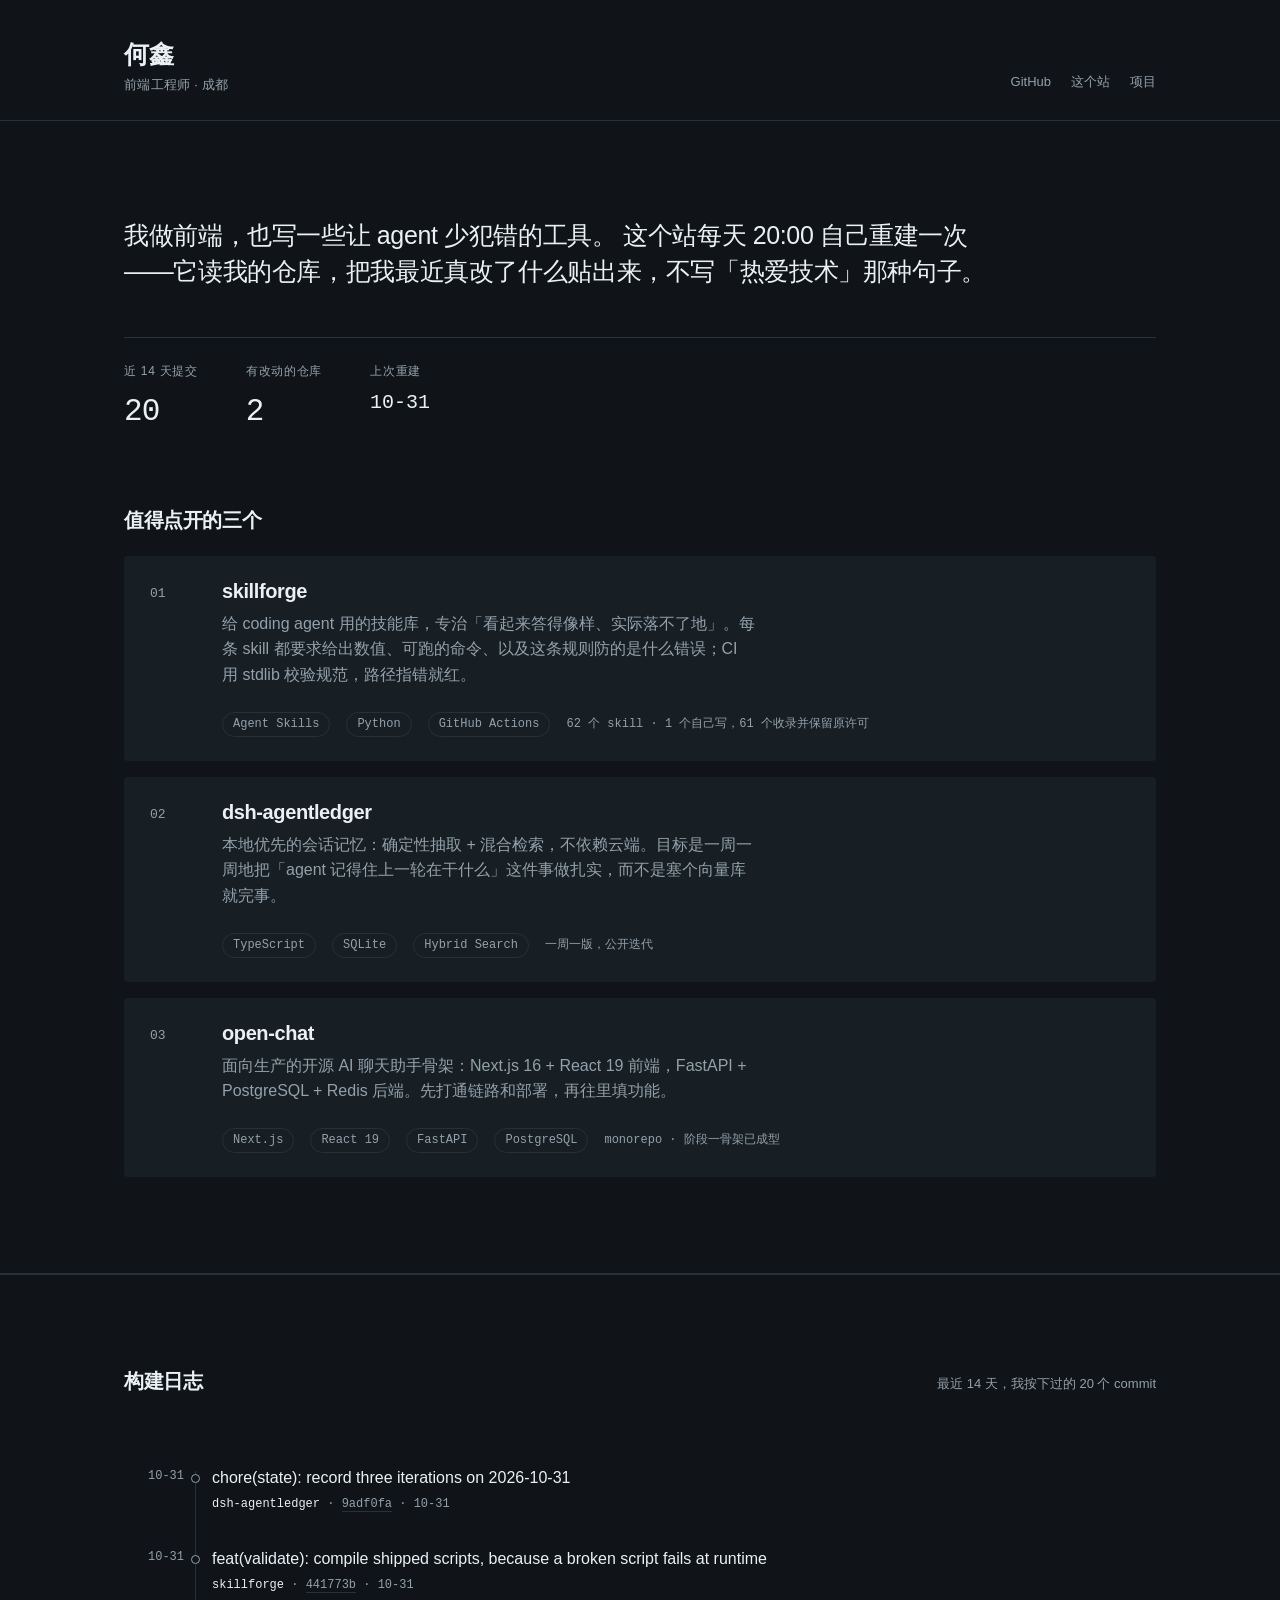
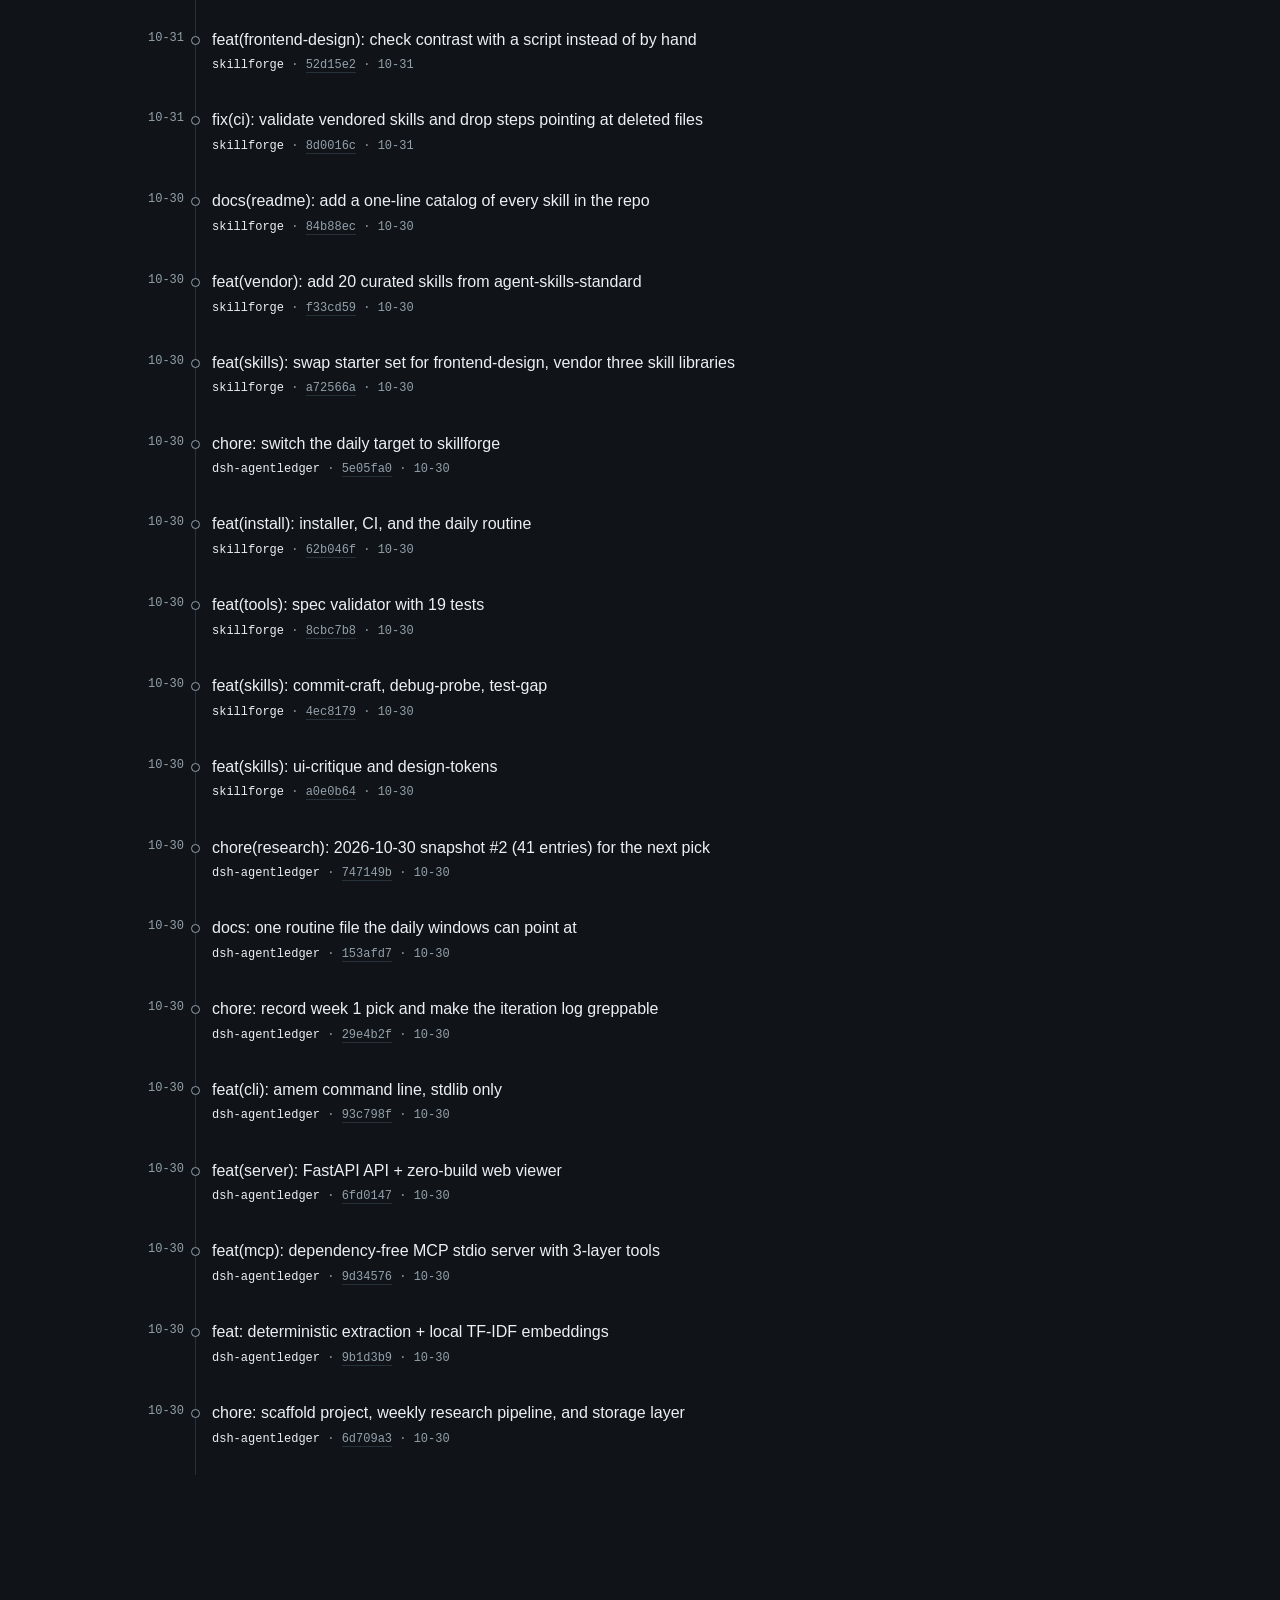
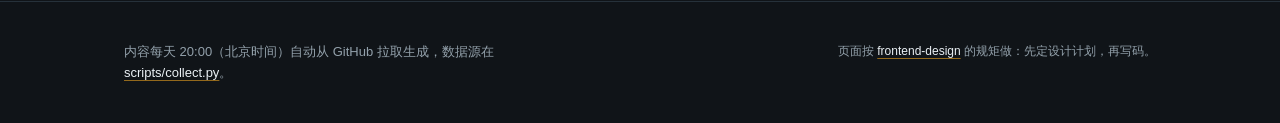
==== index.html @ 13ee0b8d "feat(site): build-log homepage that rebuilds itself every evening - one static page, no framework: i" ====
<!doctype html>
<html lang="zh-CN">
<head>
<meta charset="utf-8">
<meta name="viewport" content="width=device-width, initial-scale=1">
<title>何鑫 · 前端工程师</title>
<meta name="description" content="何鑫，前端工程师。这里记录我最近在改什么、为什么改，以及几个值得点开的项目。">
<meta property="og:title" content="何鑫 · 前端工程师">
<meta property="og:description" content="最近在改什么、为什么改，以及几个值得点开的项目。">
<meta property="og:type" content="website">
<link rel="icon" href="data:image/svg+xml,<svg xmlns='http://www.w3.org/2000/svg' viewBox='0 0 32 32'><rect width='32' height='32' rx='7' fill='%23101418'/><path d='M9 21V11h2v4h4v-4h2v10h-2v-4h-4v4z' fill='%23FFB020'/></svg>">
<link rel="stylesheet" href="assets/styles.css">
</head>
<body>
<a class="skip" href="#main">跳到正文</a>

<header class="masthead">
  <div class="wrap masthead-inner">
    <div class="who">
      <h1>何鑫</h1>
      <p class="role">前端工程师 · 成都</p>
    </div>
    <nav class="links" aria-label="站外链接">
      <a href="https://github.com/hexinzxq" rel="me noopener">GitHub</a>
      <a href="https://github.com/hexinzxq/blog" rel="noopener">这个站</a>
      <a href="#projects">项目</a>
    </nav>
  </div>
</header>

<main id="main">

  <section class="lede wrap">
    <p class="statement">
      我做前端，也写一些让 agent 少犯错的工具。
      这个站每天 20:00 自己重建一次——它读我的仓库，把我最近真改了什么贴出来，不写「热爱技术」那种句子。
    </p>
    <dl class="counters" id="counters" aria-live="polite">
      <div><dt>近 14 天提交</dt><dd class="num" data-counter="commits">—</dd></div>
      <div><dt>有改动的仓库</dt><dd class="num" data-counter="repos">—</dd></div>
      <div><dt>上次重建</dt><dd class="num" data-counter="built">—</dd></div>
    </dl>
  </section>

  <section id="projects" class="wrap projects" aria-labelledby="projects-h">
    <h2 id="projects-h">值得点开的三个</h2>
    <ol class="project-list" id="project-list">
      <!-- 由 app.js 用 data/site.json 渲染 -->
    </ol>
  </section>

  <section class="log" aria-labelledby="log-h">
    <div class="wrap">
      <div class="log-head">
        <h2 id="log-h">构建日志</h2>
        <p class="log-sub" id="log-sub">最近 14 天，我按下过的 commit</p>
      </div>
      <ol class="timeline" id="timeline">
        <li class="empty">正在读仓库…</li>
      </ol>
      <noscript>
        <p class="empty">这段内容由脚本每天生成，需要开 JavaScript 才看得到。直接看 <a href="https://github.com/hexinzxq">GitHub</a> 也一样。</p>
      </noscript>
    </div>
  </section>

</main>

<footer class="footer">
  <div class="wrap footer-inner">
    <p>内容每天 20:00（北京时间）自动从 GitHub 拉取生成，数据源在 <a href="https://github.com/hexinzxq/blog/blob/main/scripts/collect.py">scripts/collect.py</a>。</p>
    <p class="tiny">页面按 <a href="https://github.com/hexinzxq/skillforge/blob/main/skills/frontend-design/SKILL.md">frontend-design</a> 的规矩做：先定设计计划，再写码。</p>
  </div>
</footer>

<script src="assets/app.js" defer></script>
</body>
</html>
---- assets/styles.css ----
/* ============================================================
   Design plan (fixed before code, per frontend-design skill)

   PALETTE  bg #101418 / surface #171E24 / text #EAF0F4
            muted #93A1AB / accent #FFB020 / accent-contrast #101418
   TYPE     system sans for prose, ui-monospace for every number,
            date and commit hash; scale 1.25 (13/16/20/25/31/49)
   GRID     max 1080px, 12 col, gutter 24, breakpoint 760/1080, 8px base
   RHYTHM   24 / 48 / 96 / 120
   MOTION   one orchestrated moment: log rows stagger in from the left,
           60ms apart; disabled under prefers-reduced-motion
   HERO     a vertical build-log spine running the whole page
   RISK     no card grid for the log — a literal timeline on the left
            margin, dates and hashes set in mono, so the page reads like
            a build output rather than a portfolio
   ============================================================ */

:root {
  --bg: #101418;
  --surface: #171e24;
  --surface-2: #1d262d;
  --text: #eaf0f4;
  --muted: #93a1ab;
  --accent: #ffb020;
  --accent-contrast: #101418;
  --border: #26313a;

  --font-body: -apple-system, BlinkMacSystemFont, "Segoe UI", "PingFang SC",
    "Hiragino Sans GB", "Microsoft YaHei", sans-serif;
  --font-mono: ui-monospace, SFMono-Regular, "SF Mono", Menlo, Consolas, monospace;

  --wrap: 1080px;
  --gutter: 24px;
}

*,
*::before,
*::after { box-sizing: border-box; }

html { -webkit-text-size-adjust: 100%; }

body {
  margin: 0;
  background: var(--bg);
  color: var(--text);
  font-family: var(--font-body);
  font-size: 16px;
  line-height: 1.6;
  -webkit-font-smoothing: antialiased;
}

h1, h2, h3 {
  margin: 0;
  line-height: 1.15;
  letter-spacing: -0.02em;
  font-weight: 600;
}

p { margin: 0; }

a {
  color: var(--text);
  text-decoration-color: color-mix(in srgb, var(--accent) 55%, transparent);
  text-underline-offset: 3px;
  text-decoration-thickness: 1px;
  transition: color .15s ease, text-decoration-color .15s ease;
}

a:hover { color: var(--accent); text-decoration-color: var(--accent); }

:focus-visible {
  outline: 2px solid var(--accent);
  outline-offset: 3px;
  border-radius: 2px;
}

.wrap {
  width: 100%;
  max-width: var(--wrap);
  margin-inline: auto;
  padding-inline: var(--gutter);
}

.skip {
  position: absolute;
  left: -9999px;
  top: 0;
  background: var(--accent);
  color: var(--accent-contrast);
  padding: 10px 16px;
  font-weight: 600;
  z-index: 10;
}
.skip:focus { left: 16px; top: 16px; }

/* ---------- masthead ---------- */

.masthead {
  border-bottom: 1px solid var(--border);
}

.masthead-inner {
  display: flex;
  align-items: flex-end;
  justify-content: space-between;
  gap: 24px;
  padding-block: 40px 24px;
}

.who h1 {
  font-size: 25px;
  letter-spacing: -0.01em;
}

.role {
  margin-top: 6px;
  color: var(--muted);
  font-size: 13px;
  letter-spacing: 0.02em;
}

.links {
  display: flex;
  gap: 20px;
  font-size: 13px;
}

.links a {
  color: var(--muted);
  text-decoration: none;
  padding-bottom: 2px;
  border-bottom: 1px solid transparent;
}

.links a:hover {
  color: var(--accent);
  border-bottom-color: var(--accent);
}

/* ---------- lede ---------- */

.lede {
  padding-block: 96px 72px;
}

.statement {
  max-width: 62ch;
  font-size: 25px;
  line-height: 1.45;
  letter-spacing: -0.015em;
  color: var(--text);
}

.counters {
  display: flex;
  gap: 48px;
  margin: 48px 0 0;
  padding-top: 24px;
  border-top: 1px solid var(--border);
}

.counters dt {
  color: var(--muted);
  font-size: 12px;
  letter-spacing: 0.06em;
}

.counters dd {
  margin: 6px 0 0;
  font-family: var(--font-mono);
  font-size: 31px;
  font-variant-numeric: tabular-nums;
  letter-spacing: -0.03em;
}

.counters dd.is-text { font-size: 20px; letter-spacing: 0; }

/* ---------- projects ---------- */

.projects { padding-bottom: 96px; }

.projects h2,
.log-head h2 {
  font-size: 20px;
  margin-bottom: 24px;
}

.project-list {
  list-style: none;
  margin: 0;
  padding: 0;
  display: grid;
  gap: 16px;
}

.project {
  display: grid;
  grid-template-columns: 48px 1fr;
  gap: 8px 24px;
  padding: 24px;
  background: var(--surface);
  border-left: 2px solid transparent;
  border-radius: 4px;
  transition: border-left-color .2s ease, background .2s ease;
}

.project:hover {
  background: var(--surface-2);
  border-left-color: var(--accent);
}

.project-index {
  font-family: var(--font-mono);
  font-size: 13px;
  color: var(--muted);
  padding-top: 4px;
}

.project h3 {
  font-size: 20px;
}

.project h3 a { text-decoration: none; }
.project h3 a:hover { color: var(--accent); }

.project-why {
  margin-top: 8px;
  color: var(--muted);
  max-width: 60ch;
}

.project-meta {
  grid-column: 2;
  display: flex;
  flex-wrap: wrap;
  align-items: center;
  gap: 8px 16px;
  margin-top: 16px;
  font-family: var(--font-mono);
  font-size: 12px;
  color: var(--muted);
}

.tag {
  border: 1px solid var(--border);
  border-radius: 999px;
  padding: 2px 10px;
}

/* ---------- build log / timeline ---------- */

.log {
  padding-block: 96px 120px;
  background:
    linear-gradient(var(--border) 1px, transparent 1px) top left / 100% 100% no-repeat;
  border-top: 1px solid var(--border);
}

.log-head {
  display: flex;
  align-items: baseline;
  justify-content: space-between;
  gap: 24px;
  flex-wrap: wrap;
}

.log-sub {
  color: var(--muted);
  font-size: 13px;
}

.timeline {
  list-style: none;
  margin: 48px 0 0;
  padding: 0 0 0 88px;
  position: relative;
}

.timeline::before {
  content: "";
  position: absolute;
  left: 71px;
  top: 6px;
  bottom: 6px;
  width: 1px;
  background: var(--border);
}

.entry {
  position: relative;
  padding: 0 0 32px;
  display: grid;
  grid-template-columns: 1fr;
  gap: 4px;
}

.entry::before {
  content: "";
  position: absolute;
  left: -21px;
  top: 9px;
  width: 9px;
  height: 9px;
  border-radius: 50%;
  background: var(--bg);
  border: 1px solid var(--muted);
}

.entry.is-fresh::before {
  background: var(--accent);
  border-color: var(--accent);
  box-shadow: 0 0 0 4px color-mix(in srgb, var(--accent) 18%, transparent);
}

.entry-when {
  position: absolute;
  left: -88px;
  top: 2px;
  width: 60px;
  text-align: right;
  font-family: var(--font-mono);
  font-size: 12px;
  color: var(--muted);
  font-variant-numeric: tabular-nums;
}

.entry-msg {
  font-size: 16px;
  overflow-wrap: anywhere;
}

.entry-msg a { text-decoration: none; }
.entry-msg a:hover { color: var(--accent); text-decoration: underline; }

.entry-ctx {
  font-family: var(--font-mono);
  font-size: 12px;
  color: var(--muted);
}

.entry-ctx .repo { color: var(--text); }

.entry-sha {
  color: var(--muted);
  text-decoration: none;
  border-bottom: 1px solid var(--border);
}

.entry-sha:hover { color: var(--accent); border-bottom-color: var(--accent); }

.empty {
  color: var(--muted);
  font-size: 15px;
}

/* entry stagger, the one orchestrated moment */
@media (prefers-reduced-motion: no-preference) {
  .entry {
    opacity: 0;
    transform: translateX(-8px);
    animation: enter .38s cubic-bezier(.2, .7, .3, 1) forwards;
    animation-delay: calc(var(--i, 0) * 60ms);
  }

  @keyframes enter {
    to { opacity: 1; transform: none; }
  }
}

/* ---------- footer ---------- */

.footer {
  border-top: 1px solid var(--border);
  padding-block: 40px;
}

.footer-inner {
  display: flex;
  justify-content: space-between;
  gap: 24px;
  flex-wrap: wrap;
  color: var(--muted);
  font-size: 13px;
}

.footer-inner p { max-width: 52ch; }
.tiny { font-size: 12px; }

/* ---------- responsive ---------- */

@media (max-width: 760px) {
  .masthead-inner {
    flex-direction: column;
    align-items: flex-start;
    gap: 16px;
  }

  .lede { padding-block: 64px 48px; }
  .statement { font-size: 20px; }

  .counters {
    gap: 28px;
    flex-wrap: wrap;
  }

  .counters dd { font-size: 25px; }

  .project {
    grid-template-columns: 1fr;
    padding: 20px;
  }

  .project-index { padding-top: 0; }
  .project-meta { grid-column: 1; }

  .log { padding-block: 64px 80px; }

  .timeline {
    padding-left: 56px;
  }

  .timeline::before { left: 39px; }

  .entry-when {
    left: -56px;
    width: 40px;
    font-size: 11px;
  }

  .entry::before { left: -21px; }
}
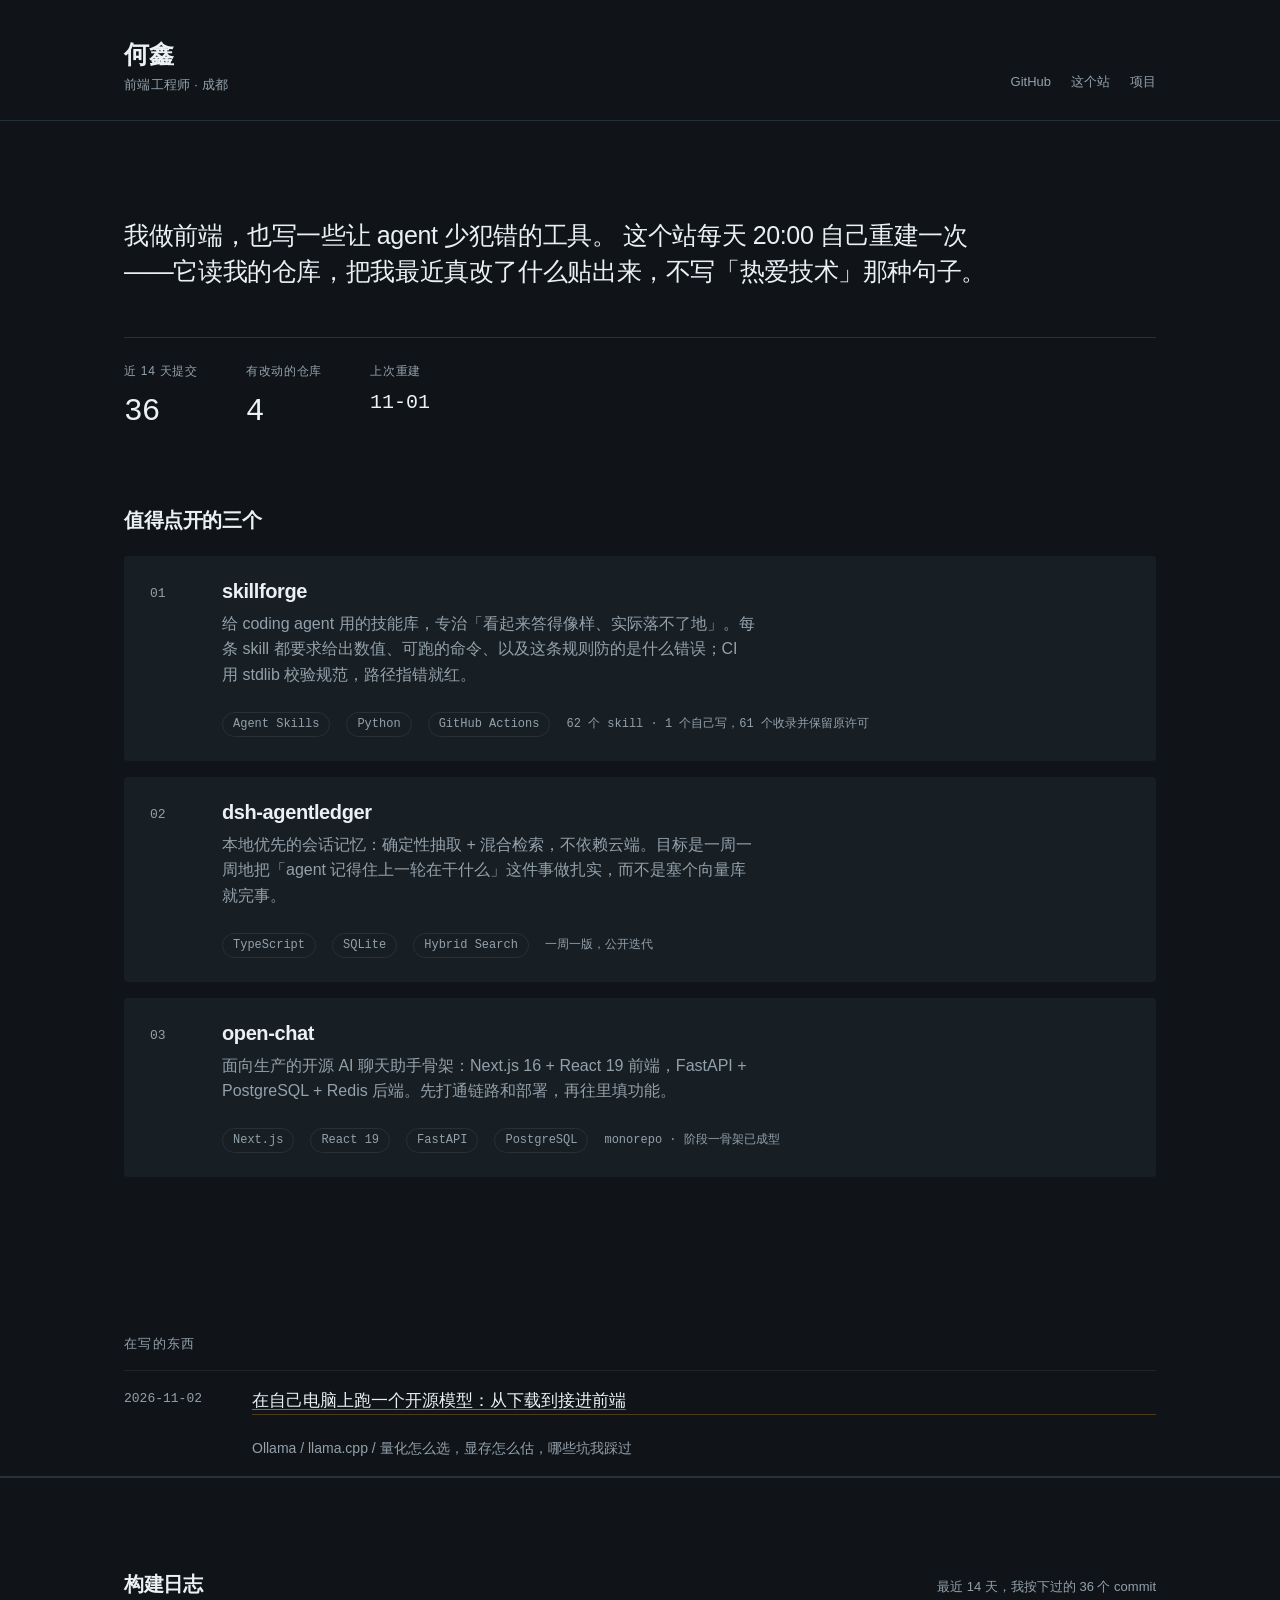
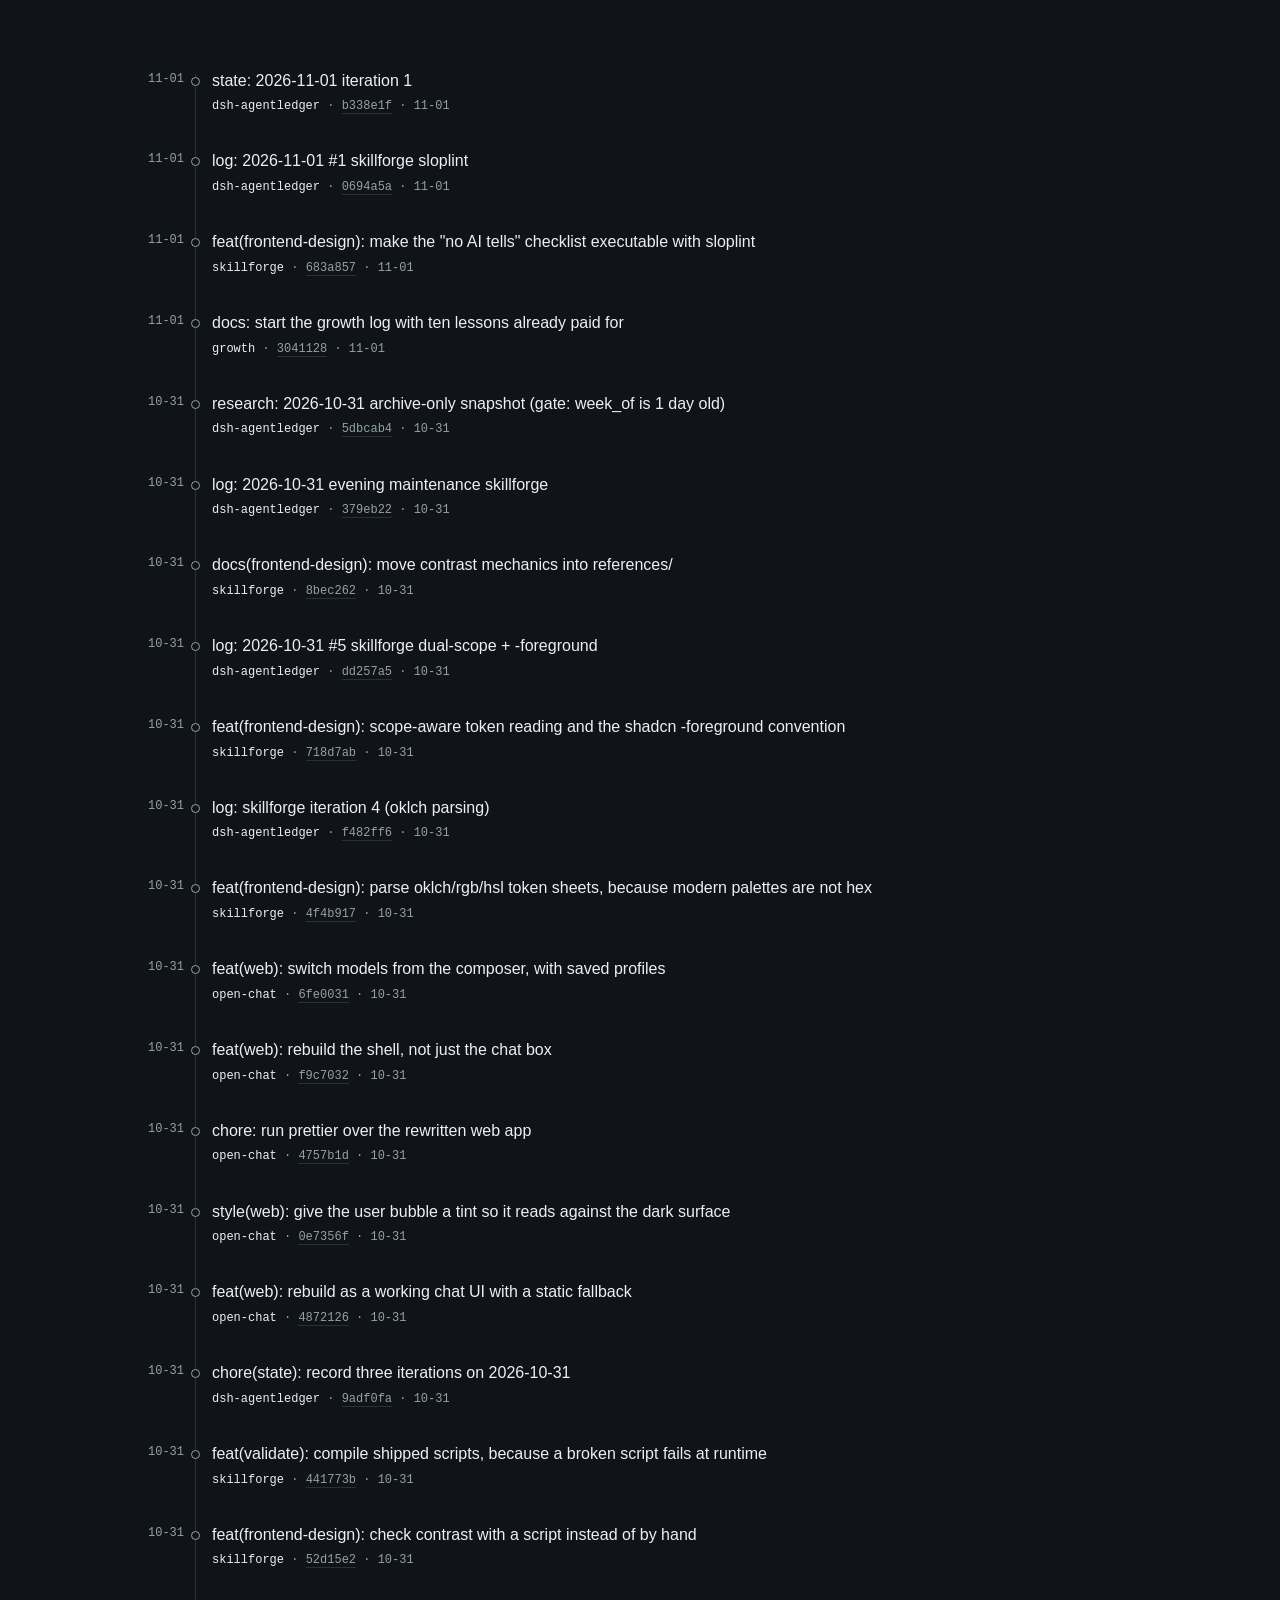
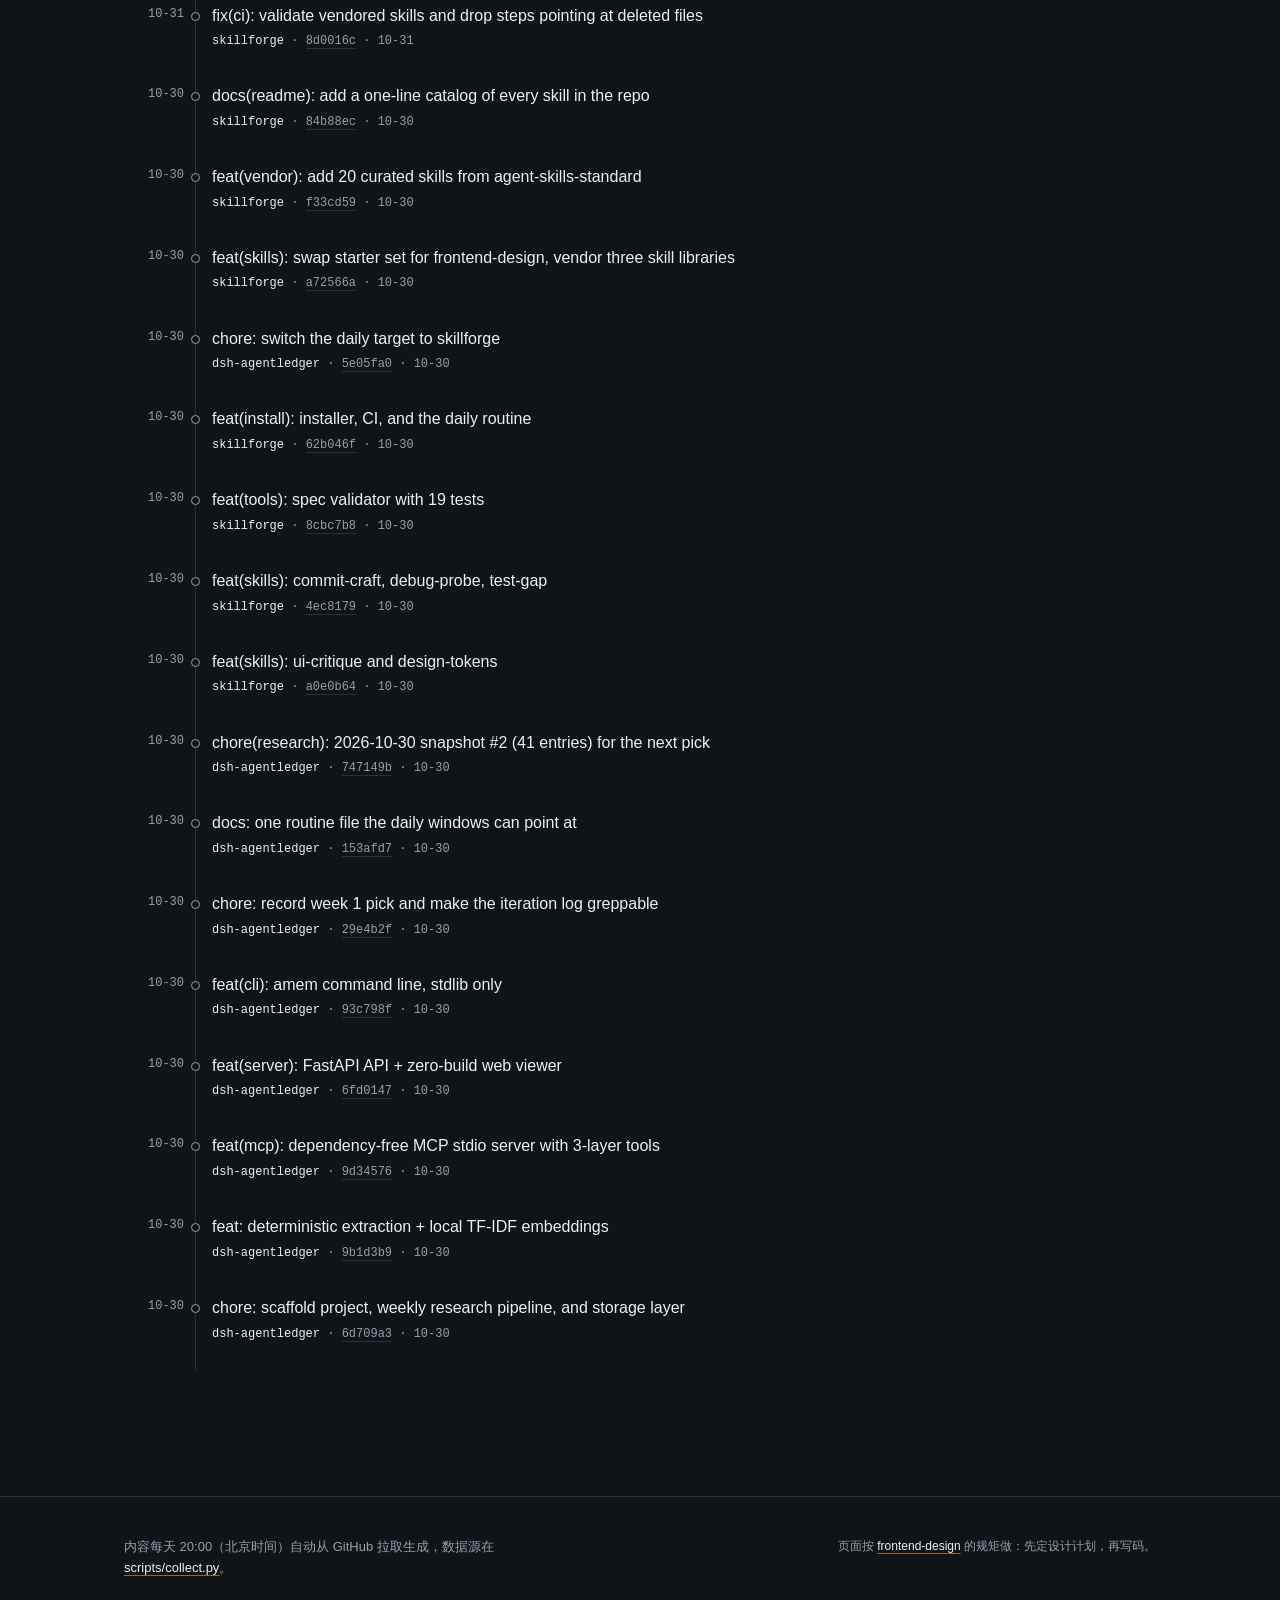
==== commit 04e5e953: "docs(post): a hands-on guide to running an open model locally - picks the tool by use case, then est" ====
--- a/index.html
+++ b/index.html
@@ -49,6 +49,17 @@
     </ol>
   </section>
 
+  <section class="writing wrap" aria-labelledby="writing-h">
+    <h2 id="writing-h">在写的东西</h2>
+    <ol class="posts">
+      <li>
+        <time datetime="2026-11-02">2026-11-02</time>
+        <a href="posts/model-deploy.html">在自己电脑上跑一个开源模型：从下载到接进前端</a>
+        <span class="muted">Ollama / llama.cpp / 量化怎么选，显存怎么估，哪些坑我踩过</span>
+      </li>
+    </ol>
+  </section>
+
   <section class="log" aria-labelledby="log-h">
     <div class="wrap">
       <div class="log-head">
--- a/assets/styles.css
+++ b/assets/styles.css
@@ -429,3 +429,13 @@
 
   .entry::before { left: -21px; }
 }
+
+/* 文章列表：一行一条，日期在左，标题是唯一强调 */
+.writing h2{font-size:13px;letter-spacing:.1em;text-transform:uppercase;color:var(--muted);margin:64px 0 18px;font-weight:500}
+.posts{list-style:none;margin:0;padding:0}
+.posts li{display:grid;grid-template-columns:110px 1fr;gap:18px;padding:16px 0;border-top:1px solid rgba(255,255,255,.07)}
+.posts time{color:var(--muted);font:13px/1.9 ui-monospace,monospace}
+.posts a{font-size:17px;color:var(--text);border-bottom:1px solid rgba(255,176,32,.25)}
+.posts a:hover{border-bottom-color:var(--accent)}
+.posts .muted{grid-column:2;color:var(--muted);font-size:14px;margin-top:4px}
+@media (max-width:640px){.posts li{grid-template-columns:1fr;gap:4px}.posts .muted{grid-column:1}}
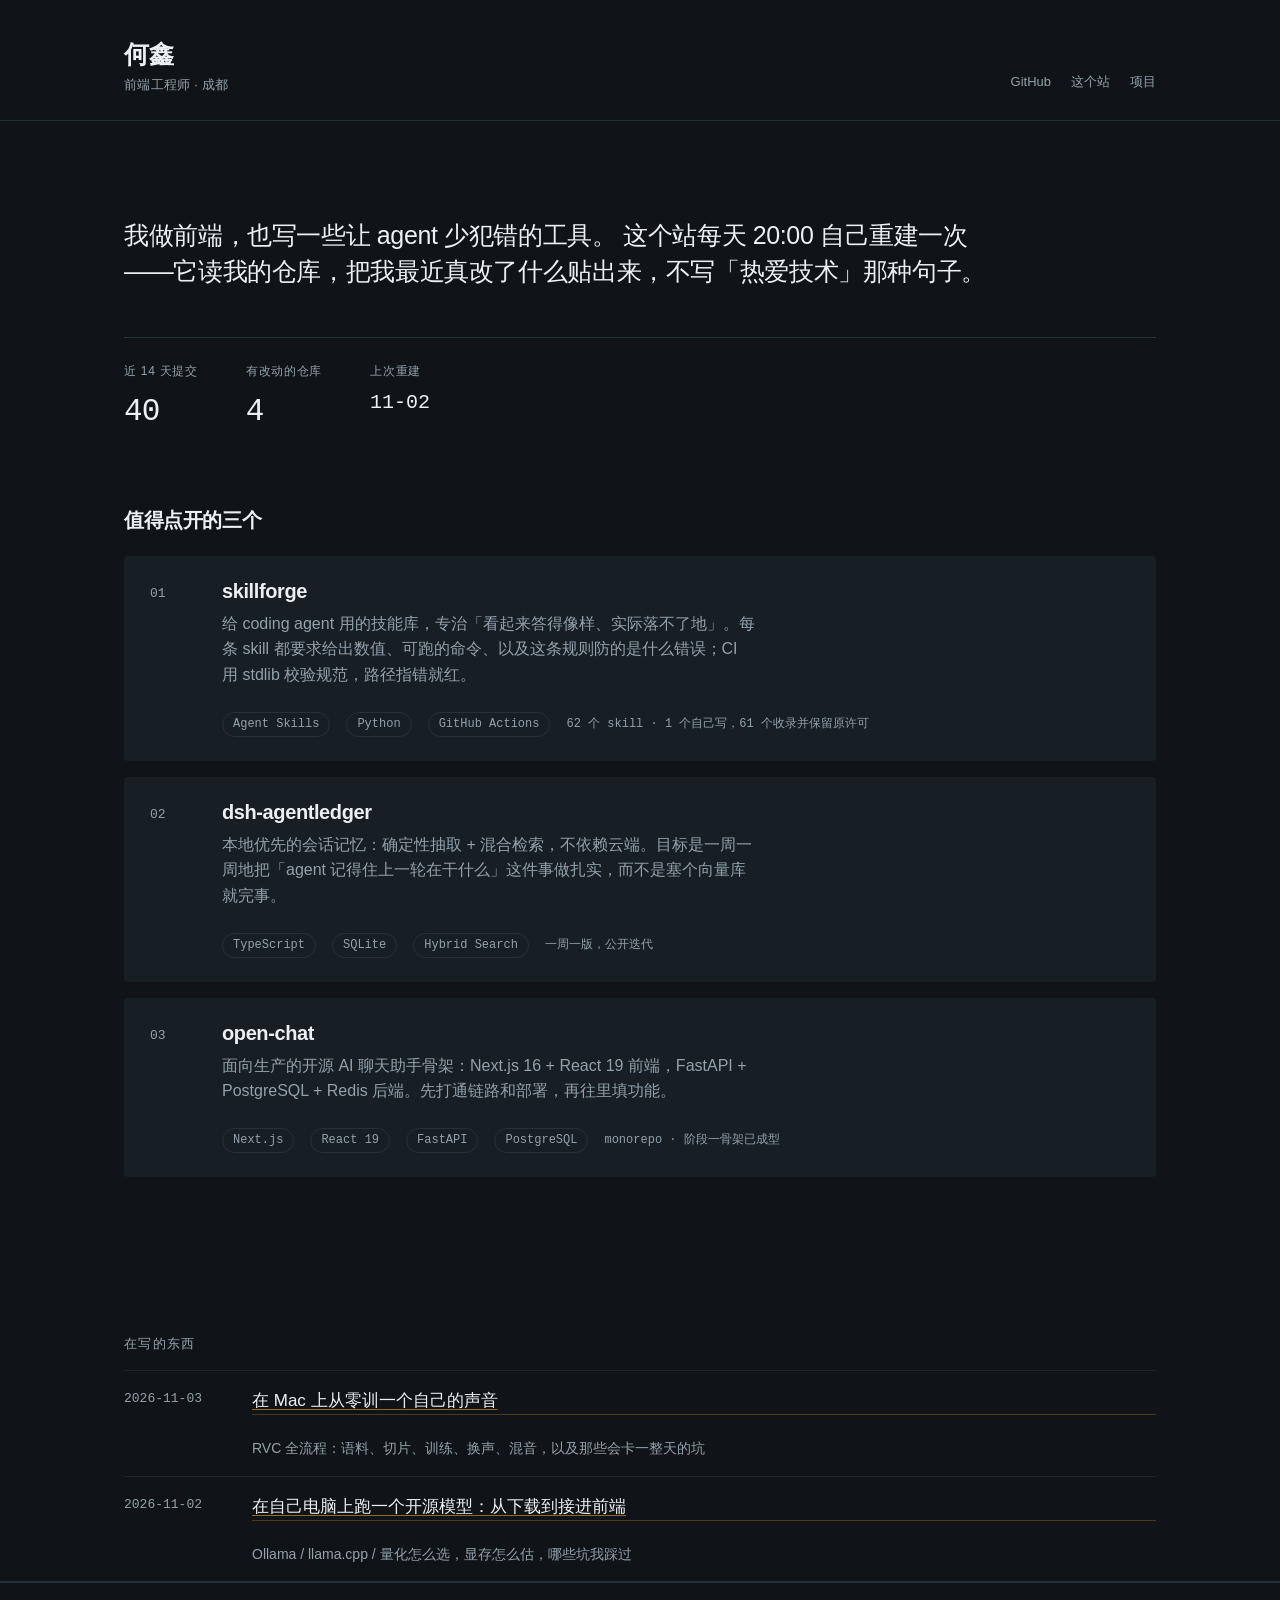
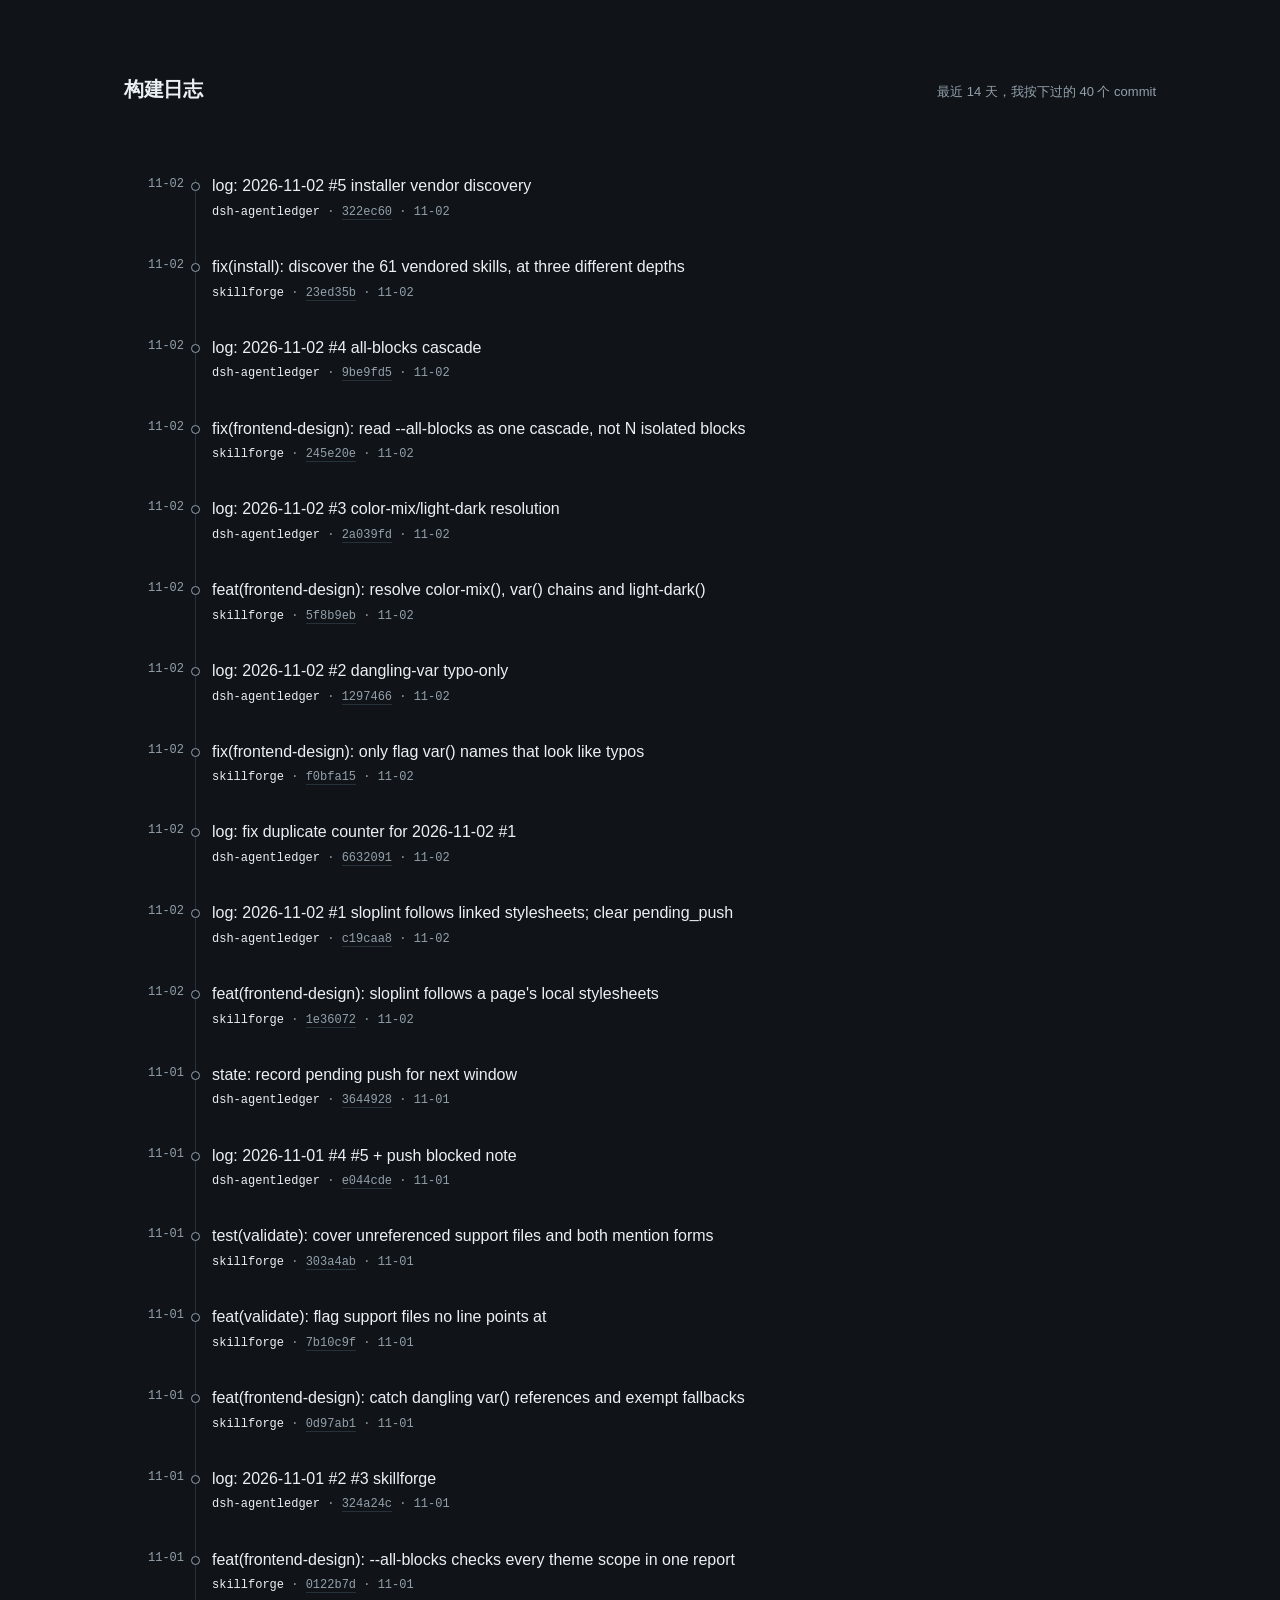
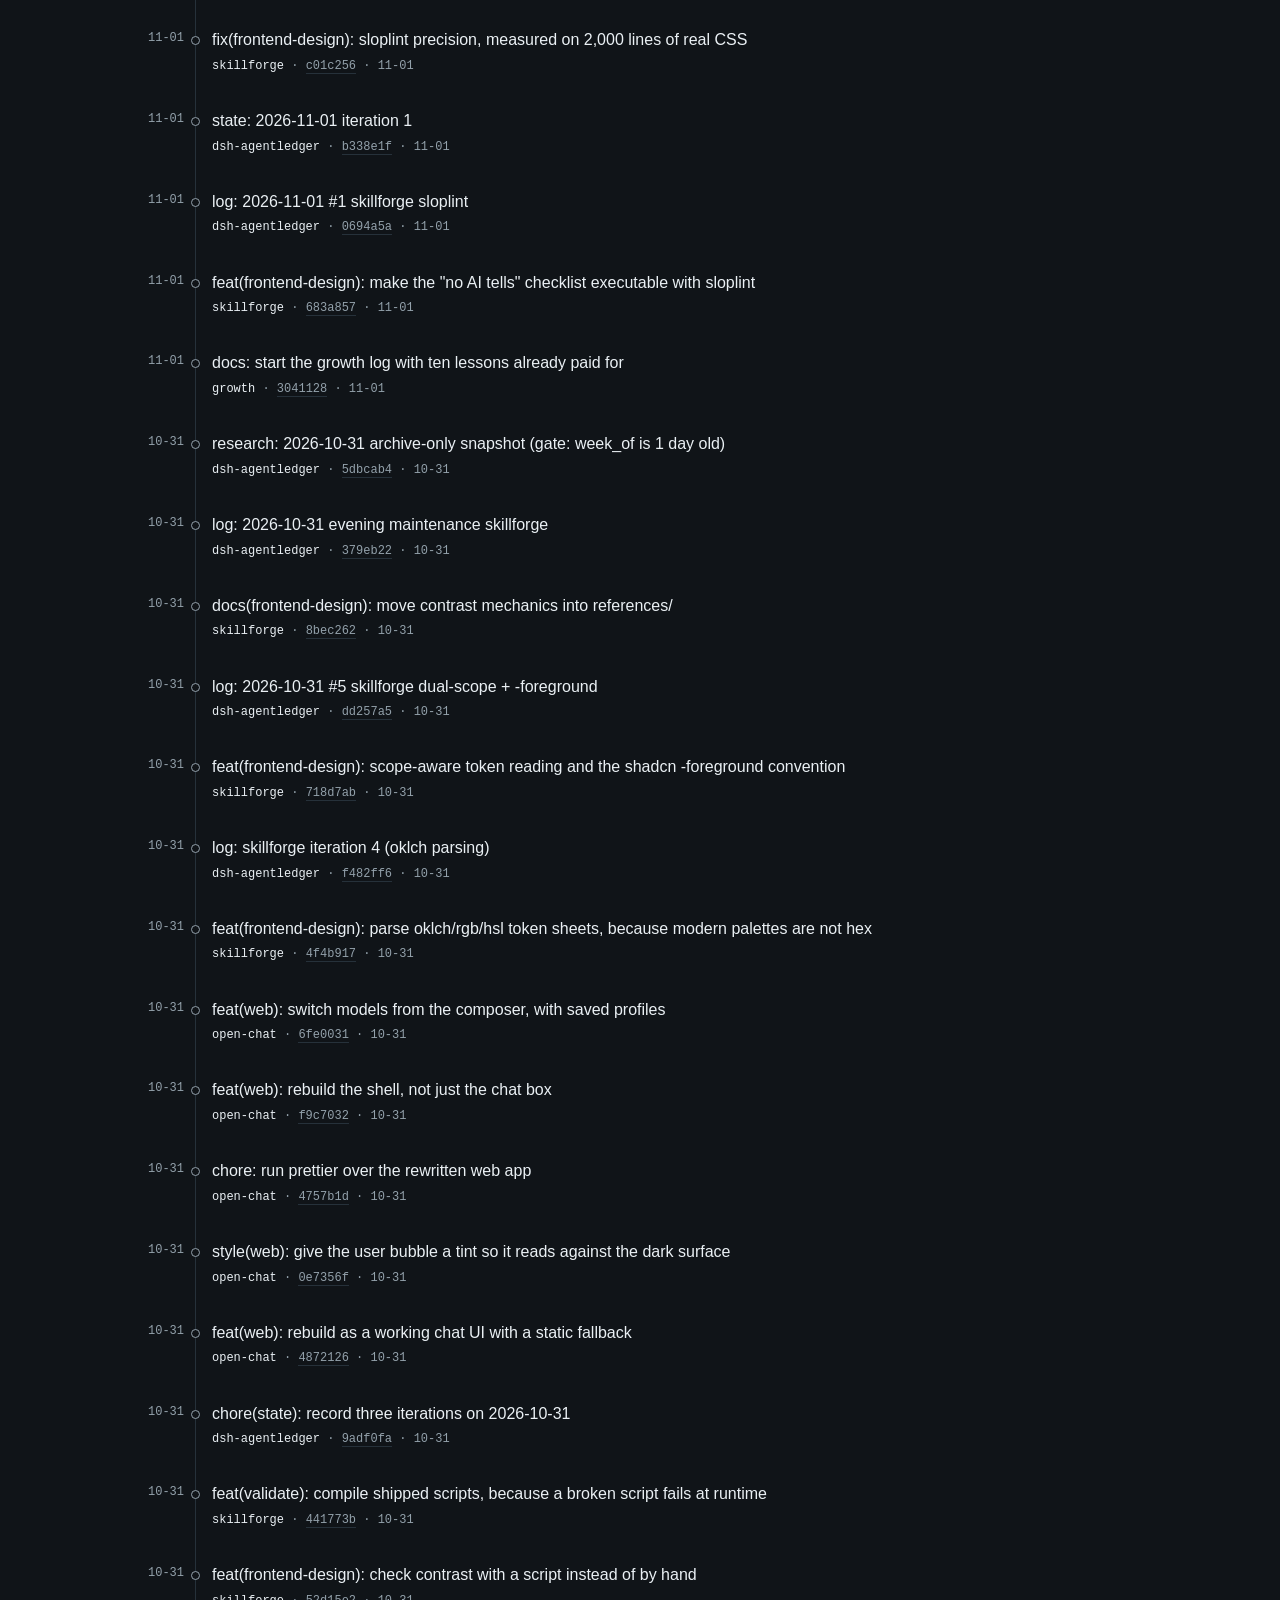
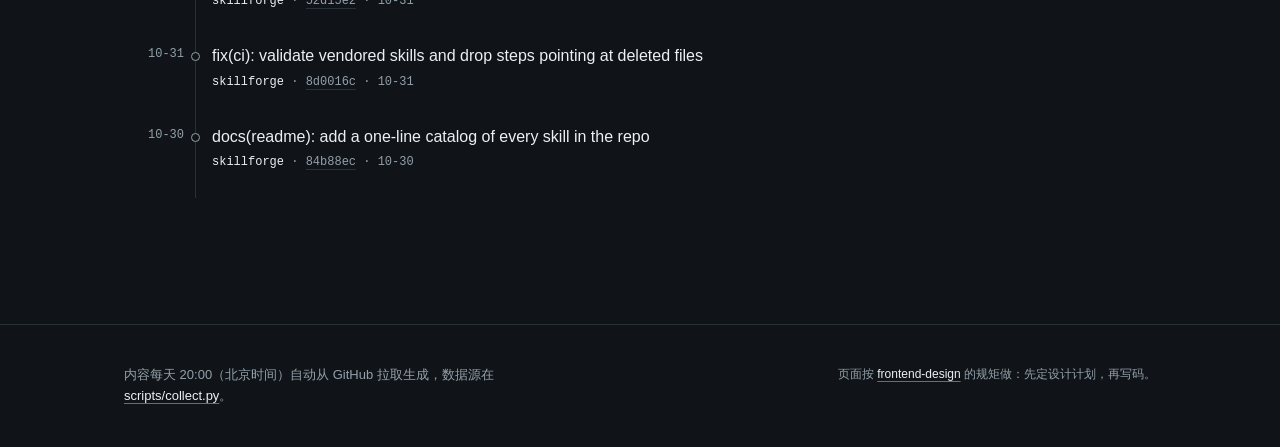
==== commit 7f466e3c: "docs(post): Mac 上从零训一个自己的声音（RVC 全流程 + 踩坑）" ====
--- a/index.html
+++ b/index.html
@@ -53,6 +53,11 @@
     <h2 id="writing-h">在写的东西</h2>
     <ol class="posts">
       <li>
+        <time datetime="2026-11-03">2026-11-03</time>
+        <a href="posts/train-voice-mac.html">在 Mac 上从零训一个自己的声音</a>
+        <span class="muted">RVC 全流程：语料、切片、训练、换声、混音，以及那些会卡一整天的坑</span>
+      </li>
+      <li>
         <time datetime="2026-11-02">2026-11-02</time>
         <a href="posts/model-deploy.html">在自己电脑上跑一个开源模型：从下载到接进前端</a>
         <span class="muted">Ollama / llama.cpp / 量化怎么选，显存怎么估，哪些坑我踩过</span>
